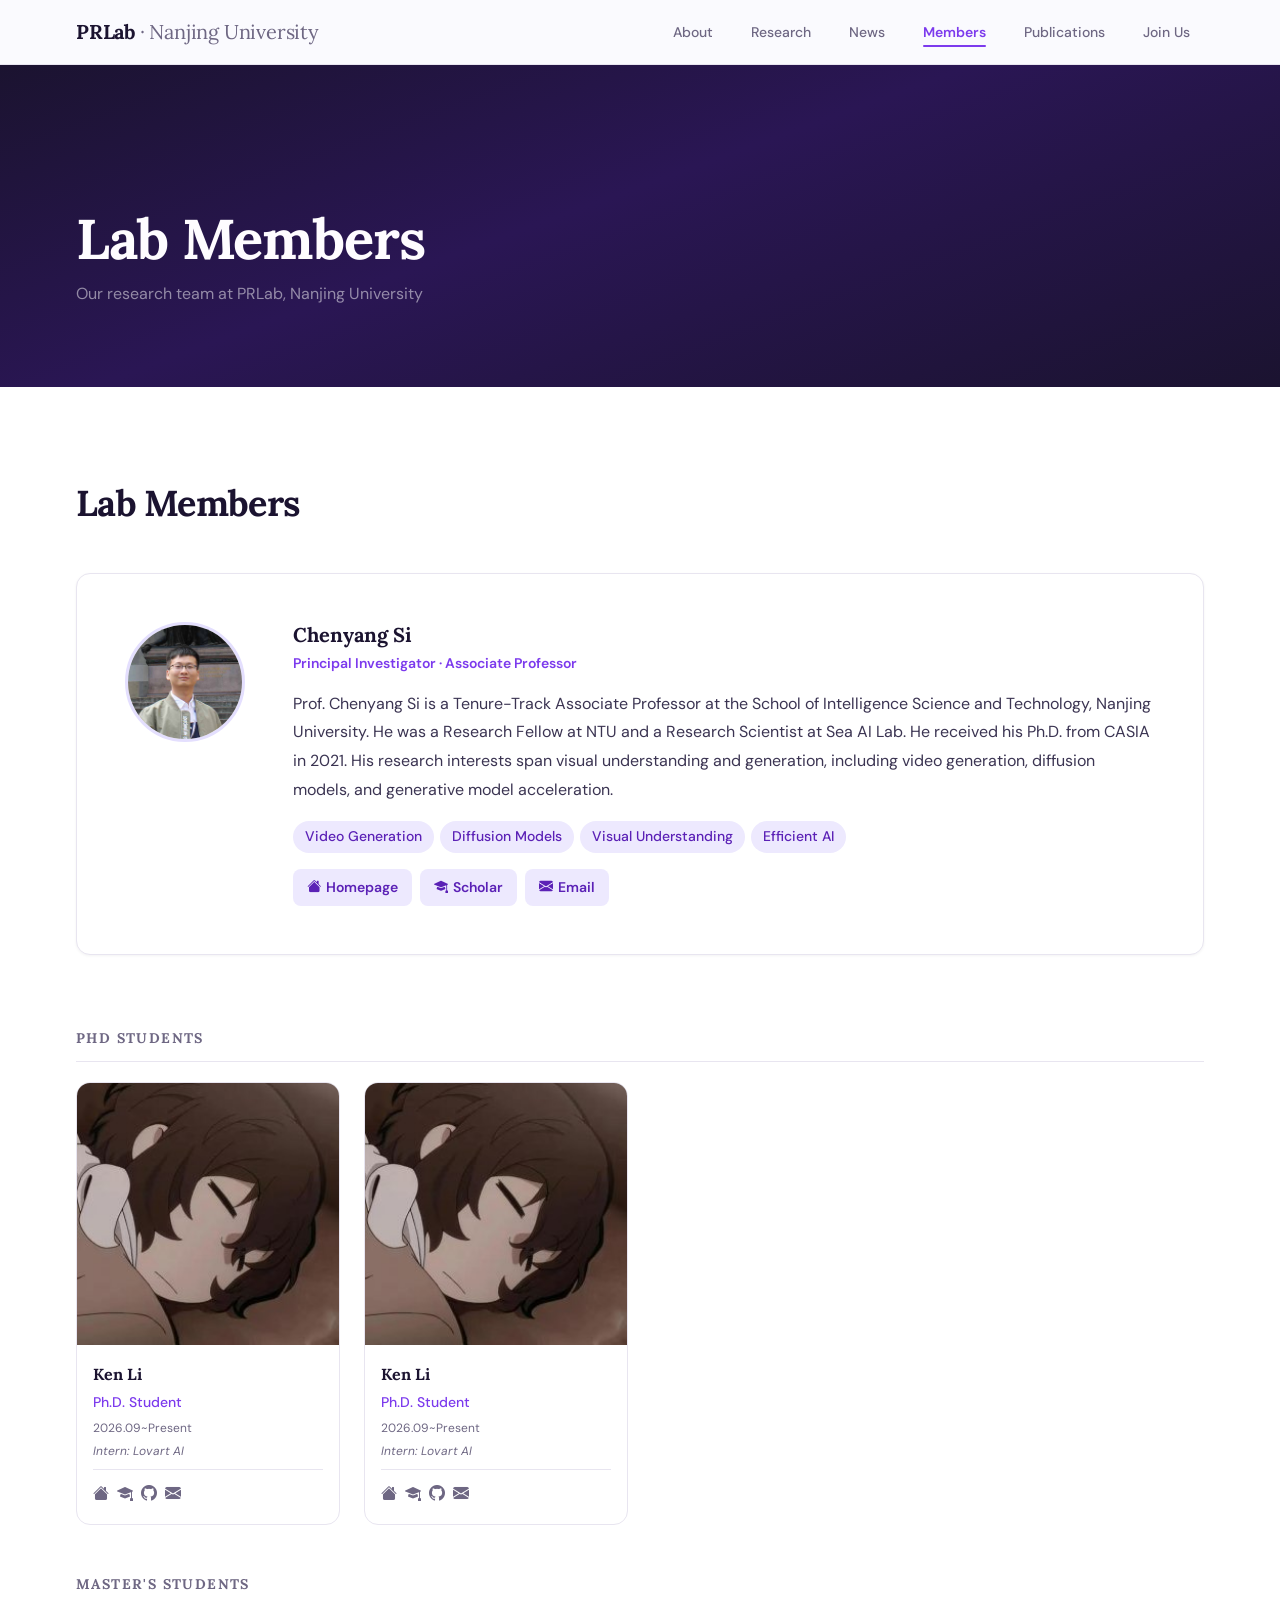
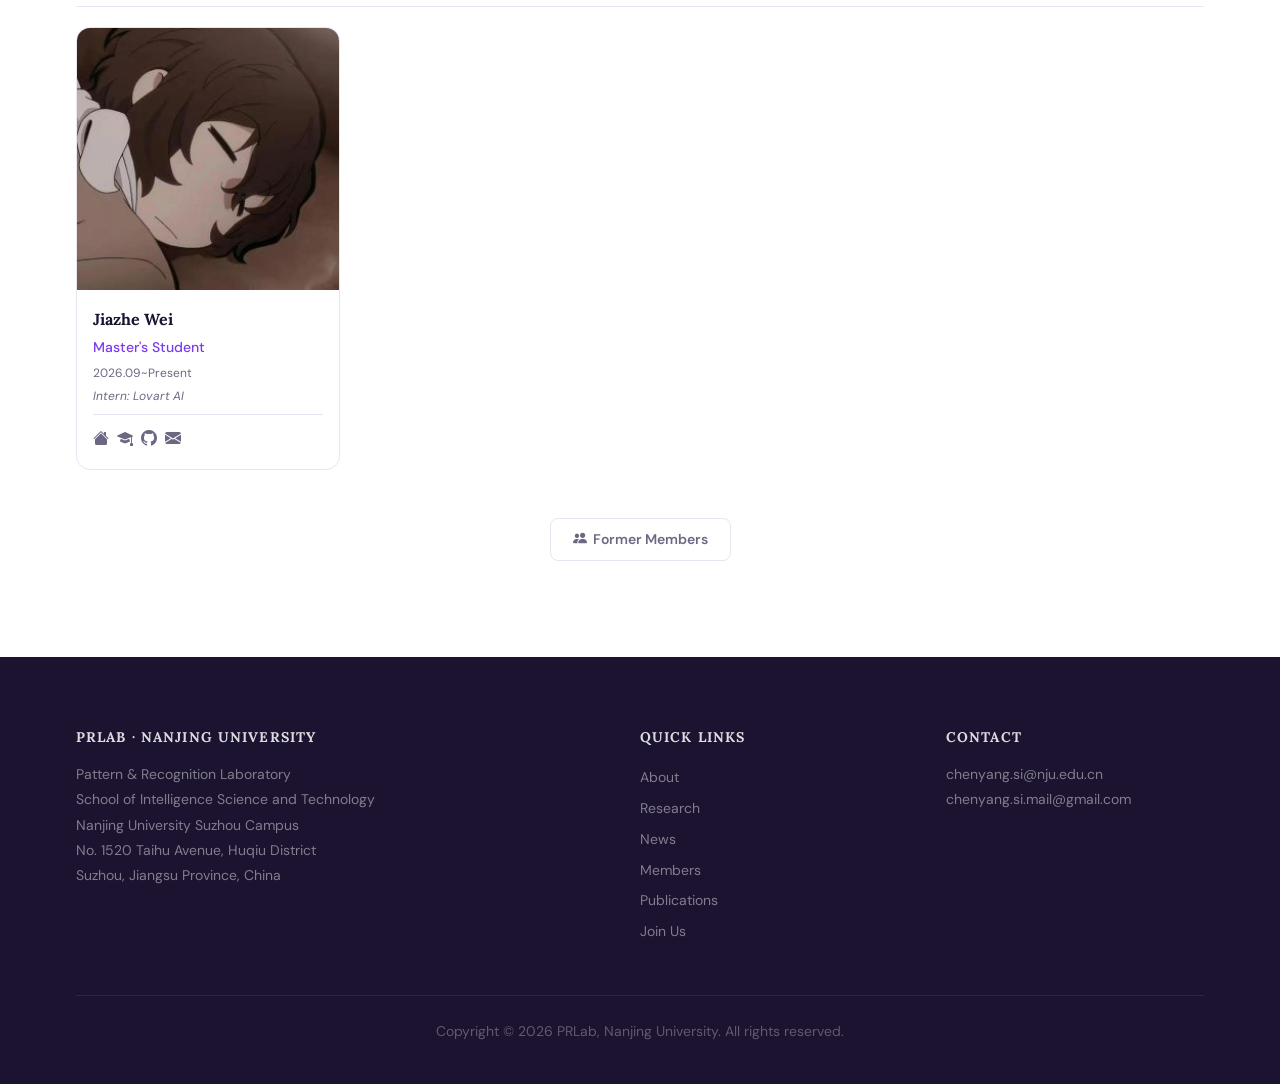
==== members.html @ 8d7b9e40 "docs:devide html into multi" ====
<!DOCTYPE html>
<html lang="en">
<head>
    <meta http-equiv="Content-Type" content="text/html; charset=UTF-8">
    <title>Members | PRLab @ Nanjing University</title>
    <meta http-equiv="X-UA-Compatible" content="IE=edge, chrome=1">
    <meta name="viewport" content="width=device-width, initial-scale=1.0">
    <meta name="description" content="PRLab - Pattern and Recognition Laboratory, led by Prof. Chenyang Si at Nanjing University. Research in visual understanding, video generation, and diffusion models.">
    <link rel="stylesheet" href="./assets/css/bootstrap.min.css">
    <link rel="stylesheet" href="./assets/css/bootstrap-icons.min.css">
    <link rel="preconnect" href="https://fonts.googleapis.com">
    <link rel="preconnect" href="https://fonts.gstatic.com" crossorigin>
    <link rel="stylesheet" href="https://fonts.googleapis.com/css2?family=DM+Sans:wght@400;500;600;700&family=Lora:wght@500;600;700&display=swap">
    <script type="text/javascript" src="./assets/js/jquery-3.3.1.min.js"></script>
    <script type="text/javascript" src="./assets/js/bootstrap.min.js"></script>
    <style>
        :root {
            /* Color */
            --accent:        #7C3AED;
            --accent-hover:  #6D28D9;
            --accent-light:  #E4DFFE;
            --accent-dark:   #5B21B6;
            --accent-subtle: #EDE9FE;
            --text-primary:  #1B1330;
            --text-body:     #3B3452;
            --text-secondary:#6E6783;
            --bg-page:       #FAFAFE;
            --bg-alt:        #F6F5FB;
            --bg-card:       #FFFFFF;
            --border:        #E8E5F0;
            --shadow-sm:     0 1px 3px rgba(27,19,48,0.05);
            --shadow-md:     0 4px 20px rgba(27,19,48,0.07);
            --shadow-lg:     0 12px 40px rgba(27,19,48,0.10);
            --radius:        14px;
            --radius-sm:     8px;
            --footer-bg:     #1B1330;
            /* Typography — 1.333 scale (perfect fourth) */
            --font-display:  'Lora', Georgia, serif;
            --font-body:     'DM Sans', -apple-system, BlinkMacSystemFont, sans-serif;
            --text-xs:       0.75rem;    /* 12px — captions, fine print */
            --text-sm:       0.875rem;   /* 14px — labels, badges, dates */
            --text-base:     1rem;       /* 16px — body */
            --text-lg:       1.25rem;    /* 20px — card titles, subheadings */
            --text-xl:       clamp(1.75rem, 3vw, 2.25rem);  /* section titles */
            --text-2xl:      clamp(2.5rem, 5vw, 3.5rem);    /* hero name */
            /* Spacing — 4pt base */
            --space-xs:      4px;
            --space-sm:      8px;
            --space-md:      16px;
            --space-lg:      24px;
            --space-xl:      48px;
            --space-2xl:     72px;
            --space-3xl:     96px;
            --space-section: clamp(64px, 8vw, 96px);
        }

        *, *::before, *::after { margin: 0; padding: 0; box-sizing: border-box; }
        html { scroll-behavior: smooth; }

        body {
            font-family: var(--font-body);
            line-height: 1.7;
            color: var(--text-body);
            background: var(--bg-page);
            font-size: var(--text-base);
            -webkit-font-smoothing: antialiased;
        }

        a { color: var(--accent); text-decoration: none; transition: color 0.2s; }
        a:hover { color: var(--accent-hover); }

        /* ===== NAVBAR ===== */
        #header {
            background: rgba(250,250,254,0.95);
            backdrop-filter: blur(20px);
            -webkit-backdrop-filter: blur(20px);
            border-bottom: 1px solid var(--border);
            position: sticky;
            top: 0;
            z-index: 1000;
        }

        .navbar-inner {
            max-width: 1200px;
            margin: 0 auto;
            padding: 0 var(--space-xl);
            display: flex;
            align-items: center;
            justify-content: space-between;
            height: 64px;
        }

        #logo a {
            font-family: var(--font-display);
            font-size: var(--text-lg);
            font-weight: 700;
            color: var(--text-primary);
            text-decoration: none;
            letter-spacing: -0.01em;
        }

        #logo span {
            color: var(--text-secondary);
            font-weight: 400;
        }

        #navigation ul {
            margin: 0;
            display: flex;
            align-items: center;
            list-style: none;
            gap: 2px;
        }

        #navigation a {
            color: var(--text-secondary);
            text-decoration: none;
            font-weight: 500;
            font-size: var(--text-sm);
            padding: 8px 14px;
            border-radius: var(--radius-sm);
            transition: color 0.2s;
            white-space: nowrap;
            position: relative;
        }

        #navigation a:hover { color: var(--text-primary); }
        #navigation .active a { color: var(--accent); font-weight: 600; }

        #navigation a::after {
            content: '';
            position: absolute;
            bottom: 2px;
            left: 14px;
            right: 14px;
            height: 2px;
            background: var(--accent);
            border-radius: 1px;
            transform: scaleX(0);
            transition: transform 0.25s cubic-bezier(0.16, 1, 0.3, 1);
        }

        #navigation .active a::after { transform: scaleX(1); }

        .nav-toggle {
            display: none;
            background: none;
            border: none;
            font-size: var(--text-lg);
            color: var(--text-primary);
            cursor: pointer;
            padding: 4px;
        }

        /* ===== SECTION FRAMEWORK ===== */
        .section-wrap {
            padding: var(--space-section) 0;
        }

        .section-wrap.alt-bg {
            background: var(--bg-alt);
        }

        .section-wrap.white-bg {
            background: var(--bg-card);
        }

        .section-container {
            max-width: 1200px;
            margin: 0 auto;
            padding: 0 var(--space-xl);
        }

        .section-title-bar {
            margin-bottom: var(--space-xl);
        }

        .section-title-bar::after { display: none; }

        .section-title {
            font-family: var(--font-display);
            font-size: var(--text-xl);
            font-weight: 700;
            color: var(--text-primary);
            letter-spacing: -0.02em;
            line-height: 1.15;
        }

        /* ===== HERO SECTION ===== */
        #home {
            background: linear-gradient(160deg, #1B1330 0%, #2A1654 45%, #1B1330 100%);
            padding: clamp(80px, 10vw, 120px) 0;
            position: relative;
            overflow: hidden;
        }

        /* Subtle radial glow behind photo */
        #home::before {
            content: '';
            position: absolute;
            inset: 0;
            background: radial-gradient(ellipse 50% 60% at 72% 50%, rgba(124,58,237,0.12) 0%, transparent 70%);
            pointer-events: none;
        }

        .hero-inner {
            max-width: 1200px;
            margin: 0 auto;
            padding: 0 var(--space-xl);
            display: flex;
            align-items: center;
            gap: var(--space-2xl);
            position: relative;
        }

        .hero-text { flex: 1; }

        .hero-lab-badge {
            display: inline-flex;
            align-items: center;
            gap: 6px;
            color: var(--accent-light);
            font-size: var(--text-xs);
            font-weight: 600;
            margin-bottom: 20px;
            letter-spacing: 0.08em;
            text-transform: uppercase;
            opacity: 0.85;
        }

        .hero-lab-badge i { font-size: var(--text-sm); }

        .hero-name {
            font-family: var(--font-display);
            font-size: clamp(2.8rem, 6vw, 4rem);
            font-weight: 700;
            color: #FEFCFF;
            margin-bottom: var(--space-md);
            line-height: 1.08;
            letter-spacing: -0.02em;
        }

        .hero-title {
            font-size: var(--text-base);
            color: rgba(255,255,255,0.55);
            font-weight: 400;
            margin-bottom: var(--space-lg);
            line-height: 1.8;
        }

        .hero-contact {
            display: flex;
            flex-direction: column;
            gap: 8px;
            margin-bottom: var(--space-lg);
        }

        .hero-contact-item {
            display: flex;
            align-items: flex-start;
            gap: 10px;
            font-size: var(--text-sm);
            color: rgba(255,255,255,0.6);
        }

        .hero-contact-item i {
            color: var(--accent-light);
            font-size: var(--text-sm);
            margin-top: 3px;
            flex-shrink: 0;
        }

        .hero-contact-item a { color: rgba(255,255,255,0.7); text-decoration: none; }
        .hero-contact-item a:hover { color: #fff; }

        .social-links {
            display: flex;
            gap: 8px;
            margin-bottom: var(--space-xl);
            flex-wrap: wrap;
        }

        .social-btn {
            display: flex;
            align-items: center;
            gap: 6px;
            padding: 8px 14px;
            background: rgba(255,255,255,0.06);
            border: 1px solid rgba(255,255,255,0.12);
            border-radius: var(--radius-sm);
            color: rgba(255,255,255,0.7);
            font-size: var(--text-sm);
            font-weight: 500;
            text-decoration: none;
            transition: all 0.15s cubic-bezier(0.25, 1, 0.5, 1);
        }

        .social-btn i { font-size: var(--text-base); }

        .social-btn:hover {
            border-color: rgba(255,255,255,0.3);
            color: #fff;
            background: rgba(255,255,255,0.1);
        }

        .hero-stats {
            display: flex;
            gap: 0;
        }

        .stat-card {
            padding: 0 32px;
            border-left: 1px solid rgba(255,255,255,0.1);
        }

        .stat-card:first-child {
            padding-left: 0;
            border-left: none;
        }

        .stat-number {
            font-family: var(--font-display);
            font-size: var(--text-xl);
            font-weight: 700;
            color: #FEFCFF;
            line-height: 1.1;
        }

        .stat-label {
            font-size: var(--text-xs);
            color: rgba(255,255,255,0.4);
            font-weight: 500;
            margin-top: 2px;
            text-transform: uppercase;
            letter-spacing: 0.06em;
        }

        .hero-image { flex-shrink: 0; }

        .hero-image img {
            width: 260px;
            height: 260px;
            border-radius: 50%;
            object-fit: cover;
            border: 4px solid rgba(255,255,255,0.1);
            box-shadow: 0 20px 60px rgba(0,0,0,0.3), 0 0 80px rgba(124,58,237,0.15);
        }

        /* Hero stagger entrance */
        @keyframes heroFadeUp {
            from { opacity: 0; transform: translateY(20px); }
            to   { opacity: 1; transform: translateY(0); }
        }

        .hero-lab-badge, .hero-name, .hero-title,
        .hero-contact, .social-links, .hero-stats, .hero-image {
            animation: heroFadeUp 0.7s cubic-bezier(0.16, 1, 0.3, 1) both;
        }

        .hero-lab-badge { animation-delay: 0.05s; }
        .hero-name      { animation-delay: 0.12s; }
        .hero-title     { animation-delay: 0.19s; }
        .hero-contact   { animation-delay: 0.26s; }
        .social-links   { animation-delay: 0.33s; }
        .hero-stats     { animation-delay: 0.40s; }
        .hero-image     { animation-delay: 0.15s; }

        /* ===== ABOUT SECTION ===== */
        .bio-text {
            font-size: var(--text-base);
            color: var(--text-body);
            line-height: 1.85;
            margin-bottom: 16px;
        }

        .bio-text a {
            color: var(--accent);
            font-weight: 500;
            text-decoration: underline;
            text-decoration-color: var(--accent-light);
            text-underline-offset: 3px;
            transition: text-decoration-color 0.2s;
        }

        .bio-text a:hover { text-decoration-color: var(--accent); }

        .research-interest-block {
            margin: 36px 0 12px;
        }

        .ri-title {
            font-family: var(--font-display);
            font-size: var(--text-lg);
            font-weight: 700;
            color: var(--text-primary);
            margin-bottom: 14px;
        }

        .ri-tags {
            display: flex;
            flex-wrap: wrap;
            gap: 8px;
        }

        .ri-tag {
            display: inline-flex;
            align-items: center;
            gap: 6px;
            padding: 7px 16px;
            background: var(--accent-subtle);
            border: 1px solid var(--accent-light);
            border-radius: 100px;
            color: var(--accent-dark);
            font-size: var(--text-sm);
            font-weight: 500;
            transition: all 0.2s;
        }

        .ri-tag i { font-size: var(--text-sm); }

        .ri-tag:hover {
            background: var(--accent-light);
            border-color: var(--accent);
        }

        /* Recruit banner */
        .recruit-banner {
            display: flex;
            align-items: center;
            gap: 20px;
            background: var(--accent-subtle);
            border-radius: var(--radius);
            padding: 24px 28px;
            margin: 40px 0;
        }

        .recruit-icon {
            flex-shrink: 0;
            width: 44px;
            height: 44px;
            background: var(--accent-light);
            border-radius: 12px;
            display: flex;
            align-items: center;
            justify-content: center;
            font-size: var(--text-lg);
            color: var(--accent);
        }

        .recruit-text { flex: 1; }

        .recruit-text strong {
            display: block;
            font-size: var(--text-base);
            color: var(--text-primary);
            margin-bottom: 2px;
        }

        .recruit-text span {
            font-size: var(--text-sm);
            color: var(--text-body);
            line-height: 1.5;
        }

        .recruit-btn {
            flex-shrink: 0;
            display: inline-flex;
            align-items: center;
            gap: 5px;
            padding: 9px 20px;
            background: var(--accent);
            color: #fff;
            border-radius: var(--radius-sm);
            font-size: var(--text-sm);
            font-weight: 600;
            text-decoration: none;
            transition: all 0.2s;
        }

        .recruit-btn:hover {
            background: var(--accent-hover);
            color: #fff;
        }

        /* Academic Services */
        .services-heading {
            font-family: var(--font-display);
            font-size: var(--text-lg);
            font-weight: 700;
            color: var(--text-primary);
            margin: 44px 0 18px;
        }

        .services-grid {
            display: grid;
            grid-template-columns: repeat(3, 1fr);
            gap: 16px;
        }

        .service-card {
            background: var(--bg-card);
            border: 1px solid var(--border);
            border-radius: var(--radius);
            padding: 22px;
            transition: box-shadow 0.2s cubic-bezier(0.25, 1, 0.5, 1);
        }

        .service-card:hover {
            box-shadow: var(--shadow-md);
        }

        .service-card strong {
            display: block;
            font-size: var(--text-sm);
            font-weight: 700;
            color: var(--text-secondary);
            text-transform: uppercase;
            letter-spacing: 0.05em;
            margin-bottom: 12px;
        }

        .service-tags {
            display: flex;
            flex-wrap: wrap;
            gap: 6px;
        }

        .service-tag {
            background: var(--accent-subtle);
            color: var(--accent-dark);
            border-radius: 6px;
            padding: 4px 10px;
            font-size: var(--text-sm);
            font-weight: 500;
        }

        /* visitor map is now in footer — styles are inline */

        /* ===== RESEARCH SECTION ===== */
        .research-grid {
            display: grid;
            grid-template-columns: repeat(2, 1fr);
            gap: var(--space-lg);
        }

        /* Featured first card spans full width */
        .research-card:first-child {
            grid-column: 1 / -1;
            display: grid;
            grid-template-columns: 1fr 1fr;
            gap: var(--space-xl);
            padding: var(--space-xl);
            align-items: center;
        }

        .research-card:first-child .research-text { order: 1; }
        .research-card:first-child .research-works {
            border-top: none;
            margin-top: var(--space-md);
            padding-top: 0;
        }

        .research-card {
            background: var(--bg-card);
            border: 1px solid var(--border);
            border-radius: var(--radius);
            padding: var(--space-lg) var(--space-lg);
            transition: transform 0.3s cubic-bezier(0.16, 1, 0.3, 1), box-shadow 0.3s;
            display: flex;
            flex-direction: column;
        }

        .research-card:hover {
            transform: translateY(-3px);
            box-shadow: var(--shadow-lg);
        }

        /* Icon inline with heading — no container box */
        .research-icon {
            display: none;
        }

        .research-card h5 {
            font-family: var(--font-display);
            font-size: var(--text-lg);
            font-weight: 700;
            color: var(--text-primary);
            margin-bottom: var(--space-sm);
            line-height: 1.3;
        }

        .research-card h5 i {
            color: var(--accent);
            margin-right: 4px;
        }

        .research-card p {
            font-size: var(--text-sm);
            color: var(--text-body);
            line-height: 1.7;
            margin: 0;
            flex: 1;
        }

        .research-works {
            display: flex;
            flex-wrap: wrap;
            gap: 6px;
            margin-top: var(--space-md);
            padding-top: var(--space-md);
            border-top: 1px solid var(--border);
        }

        .research-work-tag {
            display: inline-block;
            padding: 4px 11px;
            background: var(--accent-subtle);
            color: var(--accent-dark);
            border-radius: 6px;
            font-size: var(--text-sm);
            font-weight: 600;
            text-decoration: none;
            transition: all 0.15s;
        }

        .research-work-tag:hover {
            background: var(--accent);
            color: #fff;
        }

        /* ===== NEWS SECTION ===== */
        .news-list {
            display: flex;
            flex-direction: column;
        }

        .news-item {
            display: flex;
            gap: 16px;
            padding: 20px 0;
            border-bottom: 1px solid var(--border);
            align-items: flex-start;
        }

        .news-item:last-child { border-bottom: none; }

        .news-date {
            flex-shrink: 0;
            color: var(--text-secondary);
            font-size: var(--text-sm);
            font-weight: 600;
            padding: 4px 0;
            white-space: nowrap;
            min-width: 72px;
            font-variant-numeric: tabular-nums;
        }

        .news-type-icon {
            flex-shrink: 0;
            width: 36px;
            height: 36px;
            border-radius: 10px;
            display: flex;
            align-items: center;
            justify-content: center;
            font-size: var(--text-base);
        }

        .news-icon-accept { background: #FEF3C7; color: #B45309; }
        .news-icon-paper  { background: var(--accent-light); color: var(--accent); }
        .news-icon-award  { background: #FEF9C3; color: #A16207; }
        .news-icon-people { background: #D1FAE5; color: #059669; }
        .news-icon-lab    { background: #DBEAFE; color: #2563EB; }

        .news-content {
            flex: 1;
            font-size: var(--text-base);
            color: var(--text-body);
            line-height: 1.7;
        }

        .news-content strong {
            color: var(--text-primary);
            font-weight: 600;
        }

        .news-links {
            display: flex;
            gap: 8px;
            margin-top: 8px;
            flex-wrap: wrap;
        }

        .news-link {
            display: inline-block;
            padding: 3px 11px;
            border: 1px solid var(--accent-light);
            border-radius: 6px;
            color: var(--accent-dark);
            font-size: var(--text-sm);
            font-weight: 600;
            text-decoration: none;
            transition: all 0.2s;
        }

        .news-link:hover {
            background: var(--accent);
            border-color: var(--accent);
            color: #fff;
        }

        .news-hidden { display: none; }

        .news-toggle-btn {
            display: flex;
            align-items: center;
            gap: 6px;
            margin: 32px auto 0;
            padding: 10px 24px;
            background: transparent;
            border: 1px solid var(--border);
            border-radius: var(--radius-sm);
            color: var(--text-secondary);
            font-size: var(--text-sm);
            font-weight: 600;
            cursor: pointer;
            transition: all 0.2s;
        }

        .news-toggle-btn:hover {
            border-color: var(--accent);
            color: var(--accent);
        }

        .news-toggle-btn i {
            transition: transform 0.3s cubic-bezier(0.25, 1, 0.5, 1);
            font-size: var(--text-sm);
        }

        .news-toggle-btn.expanded i {
            transform: rotate(180deg);
        }

        /* ===== MEMBERS SECTION ===== */
        .pi-card {
            background: var(--bg-card);
            border: 1px solid var(--border);
            border-radius: var(--radius);
            padding: var(--space-xl);
            display: flex;
            align-items: flex-start;
            gap: var(--space-xl);
            margin-bottom: var(--space-2xl);
            box-shadow: var(--shadow-sm);
        }

        .pi-photo img {
            width: 120px;
            height: 120px;
            border-radius: 50%;
            object-fit: cover;
            border: 3px solid var(--accent-light);
        }

        .pi-info { flex: 1; }

        .pi-info h3 {
            font-family: var(--font-display);
            font-size: var(--text-lg);
            font-weight: 700;
            color: var(--text-primary);
            margin-bottom: 4px;
            line-height: 1.3;
        }

        .pi-role {
            font-size: var(--text-sm);
            color: var(--accent);
            font-weight: 600;
            margin-bottom: 14px;
        }

        .pi-bio {
            font-size: var(--text-base);
            color: var(--text-body);
            line-height: 1.8;
            margin-bottom: 16px;
        }

        .pi-tags {
            display: flex;
            flex-wrap: wrap;
            gap: 6px;
            margin-bottom: 16px;
        }

        .pi-tag {
            background: var(--accent-subtle);
            color: var(--accent-dark);
            padding: 4px 12px;
            border-radius: 100px;
            font-size: var(--text-sm);
            font-weight: 500;
        }

        .pi-links {
            display: flex;
            gap: 8px;
        }

        .pi-link-btn {
            display: inline-flex;
            align-items: center;
            gap: 5px;
            padding: 7px 14px;
            background: var(--accent-subtle);
            color: var(--accent-dark);
            border-radius: var(--radius-sm);
            font-size: var(--text-sm);
            font-weight: 600;
            text-decoration: none;
            transition: all 0.2s;
        }

        .pi-link-btn:hover {
            background: var(--accent);
            color: #fff;
        }

        .members-group-title {
            font-family: var(--font-display);
            font-size: var(--text-sm);
            font-weight: 700;
            color: var(--text-secondary);
            text-transform: uppercase;
            letter-spacing: 0.1em;
            margin-bottom: 20px;
            padding-bottom: 10px;
            border-bottom: 1px solid var(--border);
        }

        .members-group {
            margin-bottom: var(--space-xl);
        }

        .members-grid {
            display: grid;
            grid-template-columns: repeat(auto-fill, minmax(220px, 1fr));
            gap: var(--space-lg);
        }

        .member-card {
            background: var(--bg-card);
            border: 1px solid var(--border);
            border-radius: var(--radius);
            overflow: hidden;
            transition: box-shadow 0.3s cubic-bezier(0.16, 1, 0.3, 1);
        }

        .member-card:hover {
            box-shadow: 0 8px 30px rgba(27,19,48,0.12);
        }

        .member-card .member-photo {
            transition: transform 0.4s cubic-bezier(0.16, 1, 0.3, 1), box-shadow 0.4s cubic-bezier(0.16, 1, 0.3, 1);
        }

        .member-card:hover .member-photo {
            transform: scale(1.06);
            box-shadow: 0 4px 16px rgba(27,19,48,0.10);
        }

        .member-photo {
            width: 100%;
            aspect-ratio: 1 / 1;
            object-fit: cover;
        }

        .member-info {
            padding: 16px;
        }

        .member-name {
            font-family: var(--font-display);
            font-size: var(--text-base);
            font-weight: 700;
            color: var(--text-primary);
            margin-bottom: 3px;
        }

        .member-title {
            font-size: var(--text-sm);
            color: var(--accent);
            font-weight: 500;
            margin-bottom: 3px;
        }

        .member-period {
            font-size: var(--text-xs);
            color: var(--text-secondary);
            margin-bottom: 4px;
        }

        .member-co-supervised,
        .member-affiliation {
            font-size: var(--text-xs);
            color: var(--text-secondary);
            font-style: italic;
            line-height: 1.4;
            margin-bottom: 8px;
        }

        .member-social {
            display: flex;
            gap: 8px;
            margin-top: 10px;
            padding-top: 10px;
            border-top: 1px solid var(--border);
        }

        .member-social a {
            color: var(--text-secondary);
            font-size: var(--text-base);
            transition: color 0.2s;
        }

        .member-social a:hover { color: var(--accent); }

        .former-members-btn {
            display: inline-flex;
            align-items: center;
            gap: 6px;
            padding: 9px 22px;
            border: 1px solid var(--border);
            border-radius: var(--radius-sm);
            color: var(--text-secondary);
            font-size: var(--text-sm);
            font-weight: 600;
            text-decoration: none;
            transition: all 0.2s;
        }

        .former-members-btn:hover {
            border-color: var(--accent);
            color: var(--accent);
        }

        /* ===== PUBLICATIONS SECTION ===== */
        .pub-year-group {
            margin-bottom: 8px;
        }

        .pub-year-header {
            display: flex;
            align-items: center;
            gap: 12px;
            padding: 16px 4px;
            background: transparent;
            border: none;
            border-bottom: 2px solid var(--border);
            cursor: pointer;
            user-select: none;
            width: 100%;
            text-align: left;
            transition: border-color 0.2s;
        }

        .pub-year-header:hover { border-bottom-color: var(--accent); }

        .pub-year-header .year-label {
            font-family: var(--font-display);
            font-size: var(--text-lg);
            font-weight: 700;
            color: var(--text-primary);
        }

        .pub-year-header .year-count {
            background: var(--accent-subtle);
            color: var(--accent-dark);
            font-size: var(--text-sm);
            font-weight: 600;
            padding: 2px 10px;
            border-radius: 100px;
        }

        .pub-year-header .chevron {
            margin-left: auto;
            color: var(--text-secondary);
            transition: transform 0.3s cubic-bezier(0.25, 1, 0.5, 1);
            font-size: var(--text-sm);
        }

        .pub-year-header[aria-expanded="true"] .chevron {
            transform: rotate(180deg);
        }

        .pub-list {
            padding: 12px 0 8px;
        }

        .pub-item {
            background: var(--bg-card);
            border: 1px solid var(--border);
            border-radius: var(--radius);
            padding: 22px 24px;
            margin-bottom: 10px;
            display: flex;
            gap: 20px;
            transition: box-shadow 0.2s;
        }

        .pub-item:hover { box-shadow: var(--shadow-md); }

        .pub-thumb {
            flex-shrink: 0;
            width: 110px;
        }

        .pub-thumb img {
            width: 100%;
            height: auto;
            border-radius: var(--radius-sm);
            border: 1px solid var(--border);
        }

        .pub-content { flex: 1; }

        .pub-title {
            font-family: var(--font-display);
            font-size: var(--text-base);
            font-weight: 600;
            color: var(--text-primary);
            line-height: 1.45;
            margin-bottom: 6px;
        }

        .pub-authors {
            font-size: var(--text-sm);
            color: var(--text-body);
            line-height: 1.55;
            margin-bottom: 6px;
        }

        .pub-authors strong {
            color: var(--accent-dark);
            font-weight: 600;
        }

        .pub-venue { margin-bottom: 10px; }

        .pub-venue-badge {
            display: inline-block;
            background: var(--accent-subtle);
            color: var(--accent-dark);
            font-size: var(--text-sm);
            font-weight: 600;
            padding: 2px 10px;
            border-radius: 6px;
        }

        .pub-venue-badge.oral {
            background: #FEF3C7;
            color: #B45309;
        }

        .pub-links {
            display: flex;
            gap: 6px;
            flex-wrap: wrap;
        }

        .pub-link {
            display: inline-block;
            padding: 4px 12px;
            background: var(--bg-alt);
            color: var(--text-body);
            border-radius: 6px;
            font-size: var(--text-sm);
            font-weight: 600;
            text-decoration: none;
            transition: all 0.2s;
        }

        .pub-link:hover {
            background: var(--accent);
            color: #fff;
        }

        /* ===== OPENINGS SECTION ===== */
        .openings-intro {
            font-size: var(--text-base);
            color: var(--text-body);
            line-height: 1.85;
            margin-bottom: var(--space-xl);
        }

        .openings-intro a {
            color: var(--accent);
            font-weight: 600;
        }

        .openings-grid {
            display: grid;
            grid-template-columns: repeat(3, 1fr);
            gap: var(--space-lg);
            margin-bottom: var(--space-xl);
        }

        .opening-card {
            background: var(--bg-card);
            border: 1px solid var(--border);
            border-radius: var(--radius);
            padding: 28px;
        }

        .opening-card h5 {
            font-family: var(--font-display);
            font-size: var(--text-base);
            font-weight: 700;
            color: var(--text-primary);
            margin-bottom: 16px;
            display: flex;
            align-items: center;
            gap: 8px;
        }

        .opening-card h5 i { color: var(--accent); }

        .opening-card ul {
            list-style: none;
            padding: 0;
            margin: 0;
        }

        .opening-card li {
            font-size: var(--text-sm);
            color: var(--text-body);
            padding: 5px 0 5px 18px;
            position: relative;
            line-height: 1.65;
        }

        .opening-card li::before {
            content: '';
            position: absolute;
            left: 4px;
            top: 14px;
            width: 4px;
            height: 4px;
            border-radius: 50%;
            background: var(--accent);
        }

        .openings-cta {
            background: var(--accent-dark);
            border-radius: var(--radius);
            padding: var(--space-xl);
            display: flex;
            align-items: center;
            justify-content: space-between;
            gap: 24px;
        }

        .openings-cta-text h4 {
            font-family: var(--font-display);
            font-size: var(--text-lg);
            font-weight: 700;
            color: #fff;
            margin-bottom: 6px;
        }

        .openings-cta-text p {
            font-size: var(--text-sm);
            color: rgba(255,255,255,0.65);
            margin: 0;
        }

        .openings-cta-email {
            display: inline-flex;
            align-items: center;
            gap: 8px;
            padding: 12px 24px;
            background: rgba(255,255,255,0.15);
            color: #fff;
            border-radius: var(--radius-sm);
            font-size: var(--text-sm);
            font-weight: 600;
            text-decoration: none;
            flex-shrink: 0;
            transition: background 0.2s;
            backdrop-filter: blur(4px);
        }

        .openings-cta-email:hover {
            background: rgba(255,255,255,0.25);
            color: #fff;
        }

        /* ===== FOOTER ===== */
        #footer {
            background: var(--footer-bg);
            padding: var(--space-2xl) 0 var(--space-lg);
        }

        .footer-inner {
            max-width: 1200px;
            margin: 0 auto;
            padding: 0 var(--space-xl);
        }

        .footer-grid {
            display: grid;
            grid-template-columns: 2fr 1fr 1fr;
            gap: var(--space-xl);
            margin-bottom: var(--space-xl);
        }

        .footer-section h5 {
            font-family: var(--font-display);
            font-size: var(--text-sm);
            font-weight: 700;
            color: rgba(255,255,255,0.85);
            text-transform: uppercase;
            letter-spacing: 0.08em;
            margin-bottom: 16px;
        }

        .footer-section p,
        .footer-section address {
            font-size: var(--text-sm);
            color: rgba(255,255,255,0.45);
            line-height: 1.8;
            font-style: normal;
        }

        .footer-section a {
            color: rgba(255,255,255,0.45);
            text-decoration: none;
            font-size: var(--text-sm);
            line-height: 2.2;
            display: block;
            transition: color 0.2s;
        }

        .footer-section a:hover { color: var(--accent-light); }

        .footer-bottom {
            border-top: 1px solid rgba(255,255,255,0.08);
            padding-top: 24px;
            text-align: center;
            font-size: var(--text-sm);
            color: rgba(255,255,255,0.3);
        }

        /* ===== BACK TO TOP ===== */
        #back-to-top {
            position: fixed;
            right: -60px;
            bottom: 32px;
            width: 42px;
            height: 42px;
            background: var(--accent);
            color: #fff;
            border-radius: 50%;
            display: flex;
            align-items: center;
            justify-content: center;
            box-shadow: 0 4px 16px rgba(124,58,237,0.3);
            transition: right 0.3s cubic-bezier(0.16, 1, 0.3, 1), background 0.15s, transform 0.15s;
            z-index: 999;
            text-decoration: none;
        }

        #back-to-top.visible { right: 24px; }

        #back-to-top:hover {
            background: var(--accent-hover);
            color: #fff;
            transform: translateY(-2px);
        }

        #back-to-top:active {
            transform: translateY(0);
        }

        #back-to-top i { font-size: var(--text-base); }

        /* ===== FOCUS STATES ===== */
        :focus-visible {
            outline: 2px solid var(--accent);
            outline-offset: 2px;
            border-radius: 4px;
        }

        #home :focus-visible {
            outline-color: var(--accent-light);
        }

        /* ===== SCROLL REVEAL ===== */
        .reveal {
            opacity: 0;
            transform: translateY(24px);
            transition: opacity 0.7s cubic-bezier(0.16, 1, 0.3, 1),
                        transform 0.7s cubic-bezier(0.16, 1, 0.3, 1);
        }

        .reveal.visible {
            opacity: 1;
            transform: translateY(0);
        }

        /* ===== REDUCED MOTION ===== */
        @media (prefers-reduced-motion: reduce) {
            *, *::before, *::after {
                animation-duration: 0.01ms !important;
                animation-iteration-count: 1 !important;
                transition-duration: 0.01ms !important;
            }
            .reveal { opacity: 1; transform: none; }
            html { scroll-behavior: auto; }
        }

        /* ===== RESPONSIVE ===== */
        @media (max-width: 1400px) {
            .navbar-inner,
            .hero-inner,
            .section-container,
            .footer-inner { padding-left: 36px; padding-right: 36px; }
        }

        @media (max-width: 991px) {
            .research-grid  { grid-template-columns: repeat(2, 1fr); }
            .research-card:first-child { grid-template-columns: 1fr; }
            .research-featured-visual { display: none; }
            .openings-grid  { grid-template-columns: repeat(2, 1fr); }
            .services-grid  { grid-template-columns: repeat(2, 1fr); }
            .footer-grid    { grid-template-columns: 1fr 1fr; }
        }

        @media (max-width: 768px) {
            .navbar-inner { padding: 0 20px; }
            #navigation {
                display: none; position: absolute; top: 64px; left: 0; right: 0;
                background: rgba(250,250,254,0.98);
                backdrop-filter: blur(16px);
                padding: 16px 20px;
                box-shadow: 0 8px 32px rgba(27,19,48,0.1);
                border-bottom: 1px solid var(--border);
                z-index: 999;
            }
            #navigation.open { display: block; }
            #navigation ul { flex-direction: column; gap: 4px; }
            .nav-toggle { display: block; }

            .hero-inner {
                flex-direction: column-reverse; gap: 28px;
                text-align: center; padding: 0 20px;
            }
            .hero-contact { align-items: center; }
            .social-links { justify-content: center; }
            .hero-stats { justify-content: center; }
            .hero-image img { width: 180px; height: 180px; }
            .stat-card { padding: 0 20px; }

            .section-container,
            .footer-inner { padding: 0 20px; }
            .section-wrap { padding: var(--space-xl) 0; }

            .pi-card { flex-direction: column; text-align: center; padding: 28px; }
            .pi-tags, .pi-links { justify-content: center; }

            .openings-cta { flex-direction: column; text-align: center; padding: 32px 24px; }

            .recruit-banner { flex-direction: column; gap: 16px; }
            .recruit-btn { width: 100%; justify-content: center; }

            .news-type-icon { width: 32px; height: 32px; font-size: var(--text-sm); border-radius: 8px; }

            .footer-grid { grid-template-columns: 1fr; gap: 32px; }
            .pub-item { flex-direction: column; }
            .pub-thumb { width: 100%; max-width: 200px; }
        }

        @media (max-width: 576px) {
            .hero-name { font-size: 2rem; }
            .research-grid  { grid-template-columns: 1fr; }
            .research-card:first-child { grid-column: 1; }
            .openings-grid  { grid-template-columns: 1fr; }
            .services-grid  { grid-template-columns: 1fr; }
            .hero-stats { gap: 0; }
            .stat-card { padding: 0 16px; }
        }

        /* ===== PAGE HEADER (sub-pages) ===== */
        .page-header {
            background: linear-gradient(160deg, #1B1330 0%, #2A1654 45%, #1B1330 100%);
            padding: clamp(100px, 12vw, 140px) 0 clamp(48px, 6vw, 64px);
            position: relative;
        }
        .page-header .section-container { position: relative; }
        .page-header-title {
            font-family: var(--font-display);
            font-size: var(--text-2xl);
            font-weight: 700;
            color: #FEFCFF;
            letter-spacing: -0.02em;
        }
        .page-header-sub {
            font-size: var(--text-base);
            color: rgba(255,255,255,0.5);
            margin-top: 8px;
        }
    </style>
</head>
<body>

<!-- ===== NAVBAR ===== -->
<div id="header">
    <div class="navbar-inner">
        <div id="logo">
            <a href="./index.html">PRLab <span>· Nanjing University</span></a>
        </div>
        <button class="nav-toggle" id="nav-toggle" aria-label="Toggle navigation">
            <i class="bi bi-list"></i>
        </button>
        <div id="navigation">
            <ul class="list-inline">
                <li class="list-inline-item"><a href="./index.html#about">About</a></li>
                <li class="list-inline-item"><a href="./index.html#research">Research</a></li>
                <li class="list-inline-item"><a href="./index.html#news">News</a></li>
                <li class="list-inline-item active"><a href="./members.html">Members</a></li>
                <li class="list-inline-item"><a href="./publications.html">Publications</a></li>
                <li class="list-inline-item"><a href="./index.html#openings">Join Us</a></li>
            </ul>
        </div>
    </div>
</div>

<!-- ===== PAGE HEADER ===== -->
<section class="page-header">
    <div class="section-container">
        <h1 class="page-header-title">Lab Members</h1>
        <p class="page-header-sub">Our research team at PRLab, Nanjing University</p>
    </div>
</section>

<!-- ===== MEMBERS SECTION ===== -->
<section id="members" class="section-wrap white-bg">
    <div class="section-container reveal">
        <div class="section-title-bar">
            <h2 class="section-title">Lab Members</h2>
        </div>

        <!-- PI Card -->
        <div class="pi-card">
            <div class="pi-photo">
                <img src="./assets/img/photography.jpg" alt="Chenyang Si">
            </div>
            <div class="pi-info">
                <h3>Chenyang Si</h3>
                <p class="pi-role">Principal Investigator · Associate Professor</p>
                <p class="pi-bio">
                    Prof. Chenyang Si is a Tenure-Track Associate Professor at the School of Intelligence Science and Technology, Nanjing University. He was a Research Fellow at NTU and a Research Scientist at Sea AI Lab. He received his Ph.D. from CASIA in 2021. His research interests span visual understanding and generation, including video generation, diffusion models, and generative model acceleration.
                </p>
                <div class="pi-tags">
                    <span class="pi-tag">Video Generation</span>
                    <span class="pi-tag">Diffusion Models</span>
                    <span class="pi-tag">Visual Understanding</span>
                    <span class="pi-tag">Efficient AI</span>
                </div>
                <div class="pi-links">
                    <a class="pi-link-btn" href="https://chenyangsi.top/" target="_blank"><i class="bi bi-house-fill"></i> Homepage</a>
                    <a class="pi-link-btn" href="https://scholar.google.com/citations?user=XdahAuoAAAAJ" target="_blank"><i class="bi bi-mortarboard-fill"></i> Scholar</a>
                    <a class="pi-link-btn" href="mailto:chenyang.si@nju.edu.cn"><i class="bi bi-envelope-fill"></i> Email</a>
                </div>
            </div>
        </div>

        <!-- Students loaded dynamically -->
        <div id="members-container"></div>

        <!-- Former Members -->
        <div style="text-align:center;margin-top:40px;">
            <a href="#" class="former-members-btn">
                <i class="bi bi-people-fill"></i> Former Members
            </a>
        </div>

    </div>
</section>

<!-- ===== FOOTER ===== -->
<footer id="footer">
    <div class="footer-inner">
        <div class="footer-grid">
            <div class="footer-section">
                <h5>PRLab · Nanjing University</h5>
                <address>
                    Pattern &amp; Recognition Laboratory<br>
                    School of Intelligence Science and Technology<br>
                    Nanjing University Suzhou Campus<br>
                    No. 1520 Taihu Avenue, Huqiu District<br>
                    Suzhou, Jiangsu Province, China
                </address>
            </div>
            <div class="footer-section">
                <h5>Quick Links</h5>
                <a href="./index.html#about">About</a>
                <a href="./index.html#research">Research</a>
                <a href="./index.html#news">News</a>
                <a href="./members.html">Members</a>
                <a href="./publications.html">Publications</a>
                <a href="./index.html#openings">Join Us</a>
            </div>
            <div class="footer-section">
                <h5>Contact</h5>
                <p>
                    chenyang.si@nju.edu.cn<br>
                    chenyang.si.mail@gmail.com
                </p>
            </div>
        </div>
        <!-- ClustrMaps globe removed — was causing clickable blank area bug
        <div class="visitor-map-wrap" style="text-align:center; padding: 24px 0 32px; border-top: 1px solid rgba(255,255,255,0.08);">
            <div class="widgetContainer" style="display:inline-block;">
                <script type="text/javascript" id="clstr_globe" src="//clustrmaps.com/globe.js?d=oArr-3iWscM_3fvIaVF2hQ1NVPBgA-lGIdWtvTDtyIM"></script>
            </div>
        </div>
        -->
        <div class="footer-bottom">
            <p>Copyright &copy; <span id="year"></span> PRLab, Nanjing University. All rights reserved.</p>
        </div>
    </div>
</footer>

<!-- Back to Top -->
<a id="back-to-top" href="javascript:void(0)" title="Back to top"><i class="bi bi-chevron-up"></i></a>

<script type="text/javascript" src="./assets/js/members-data.js"></script>
<script type="text/javascript" src="./assets/js/members.js"></script>
<script>
    document.getElementById('year').textContent = new Date().getFullYear();
    window.addEventListener('scroll', function () {
        var btn = document.getElementById('back-to-top');
        if (window.scrollY > 400) { btn.classList.add('visible'); } else { btn.classList.remove('visible'); }
    });
    document.getElementById('back-to-top').addEventListener('click', function () {
        window.scrollTo({ top: 0, behavior: 'smooth' });
    });
    document.getElementById('nav-toggle').addEventListener('click', function () {
        document.getElementById('navigation').classList.toggle('open');
    });
    var revealObserver = new IntersectionObserver(function (entries) {
        entries.forEach(function (entry) {
            if (entry.isIntersecting) { entry.target.classList.add('visible'); revealObserver.unobserve(entry.target); }
        });
    }, { threshold: 0.08, rootMargin: '0px 0px -40px 0px' });
    document.querySelectorAll('.reveal').forEach(function (el) { revealObserver.observe(el); });
</script>
</body>
</html>
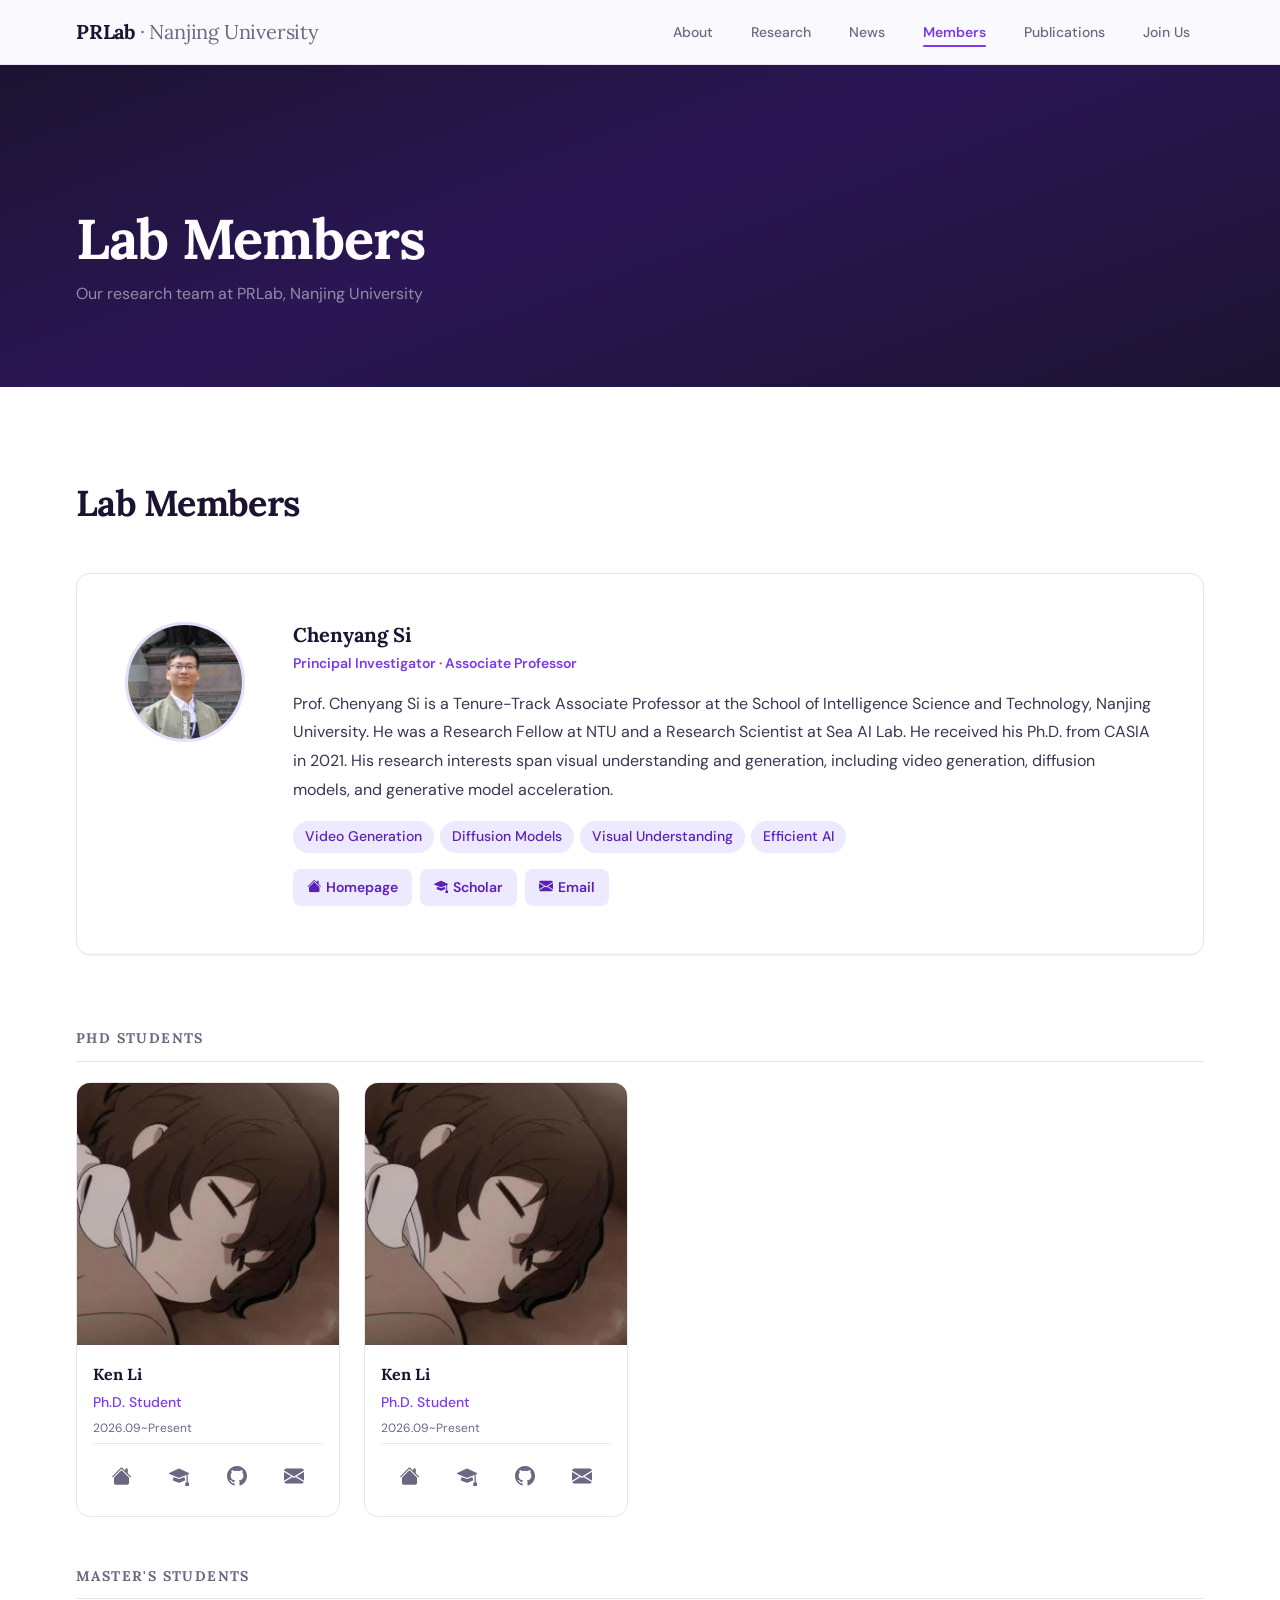
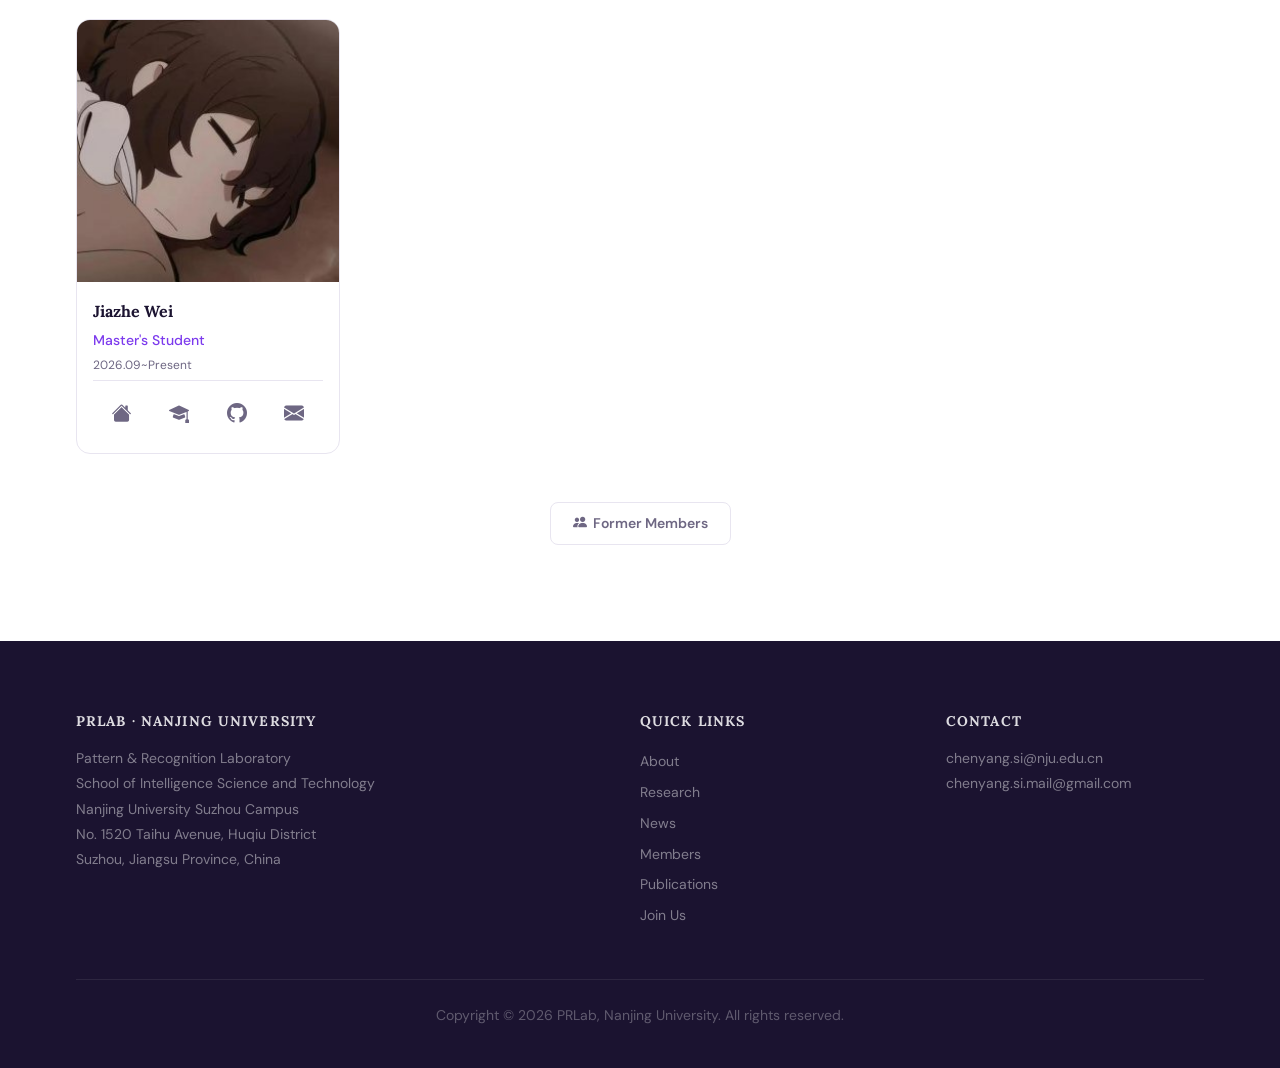
==== commit 3054a7d4: "layout:delete intern" ====
--- a/members.html
+++ b/members.html
@@ -878,6 +878,8 @@
 
         .member-info {
             padding: 16px;
+            display: flex;
+            flex-direction: column;
         }
 
         .member-name {
@@ -912,15 +914,20 @@
 
         .member-social {
             display: flex;
-            gap: 8px;
-            margin-top: 10px;
+            justify-content: space-evenly;
+            margin-top: auto;
             padding-top: 10px;
             border-top: 1px solid var(--border);
         }
 
         .member-social a {
+            flex: 1;
+            display: flex;
+            align-items: center;
+            justify-content: center;
             color: var(--text-secondary);
-            font-size: var(--text-base);
+            font-size: var(--text-lg);
+            padding: 6px 0;
             transition: color 0.2s;
         }
 
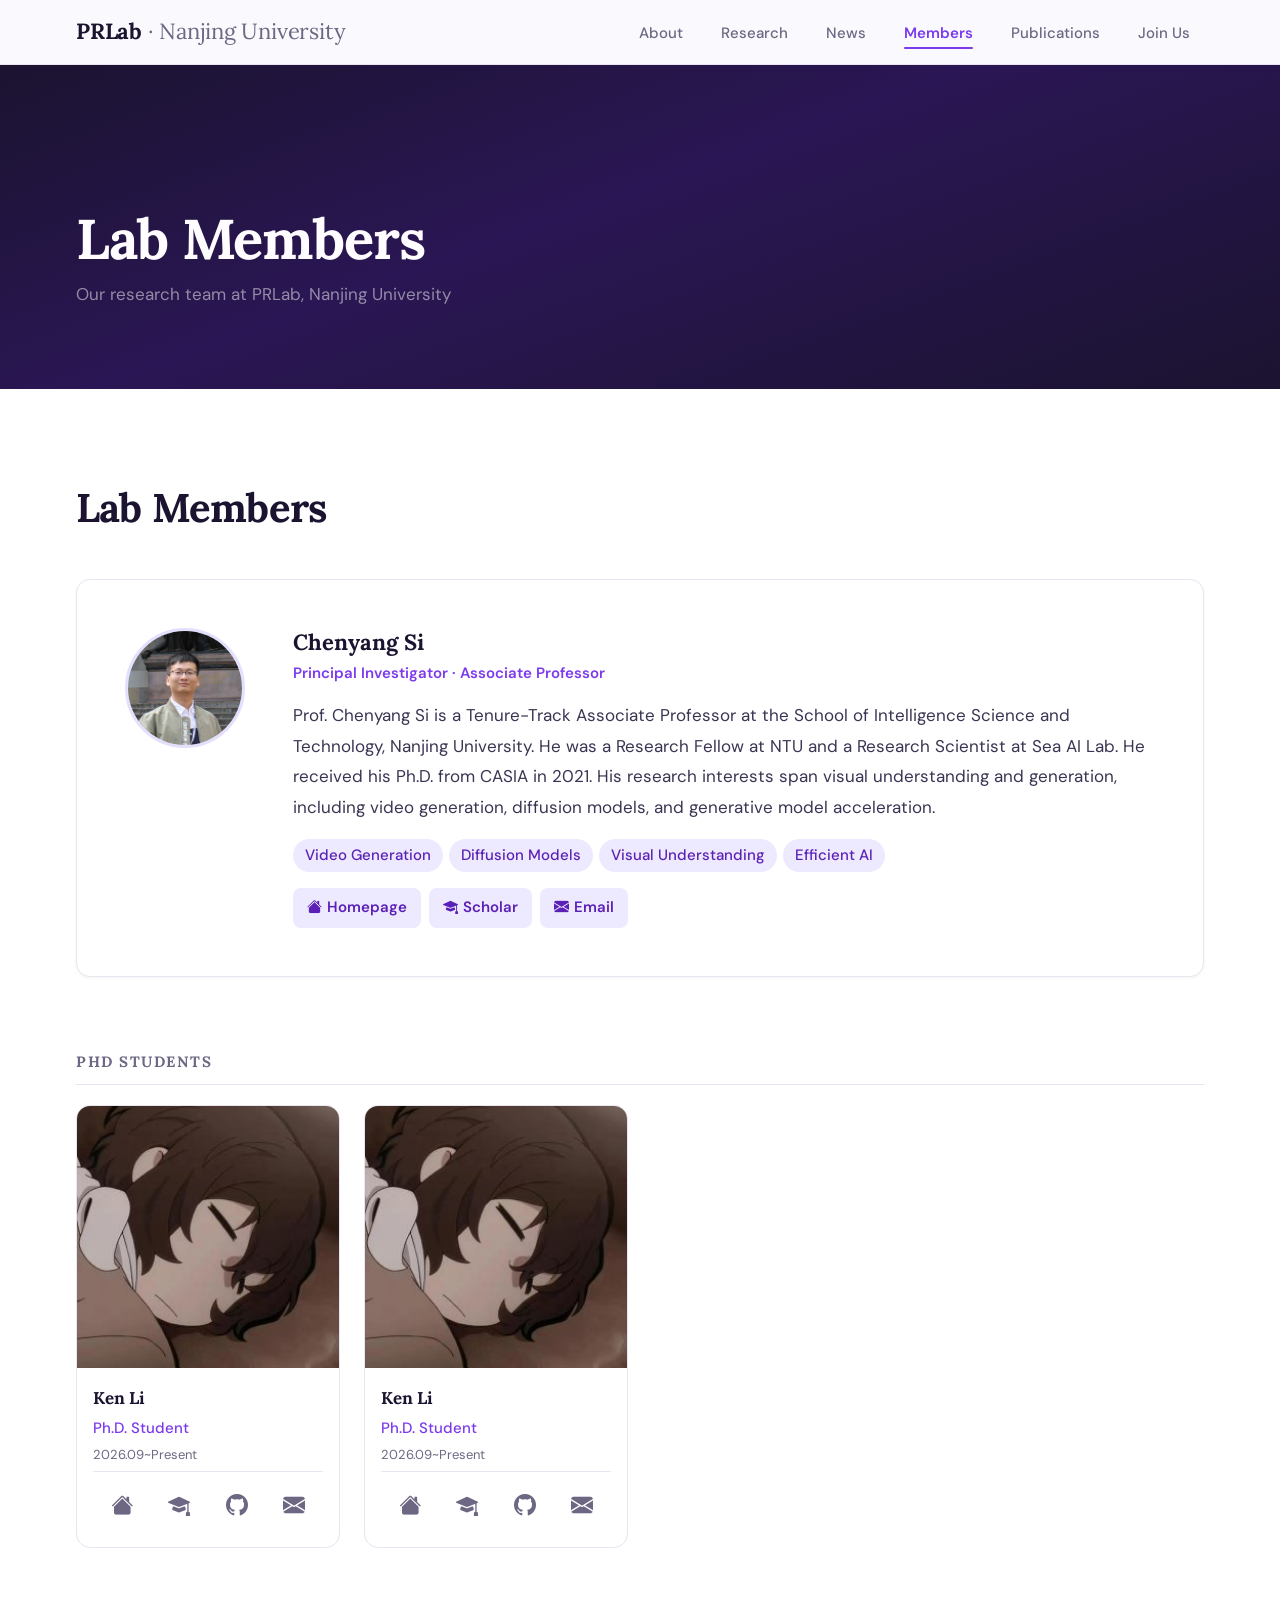
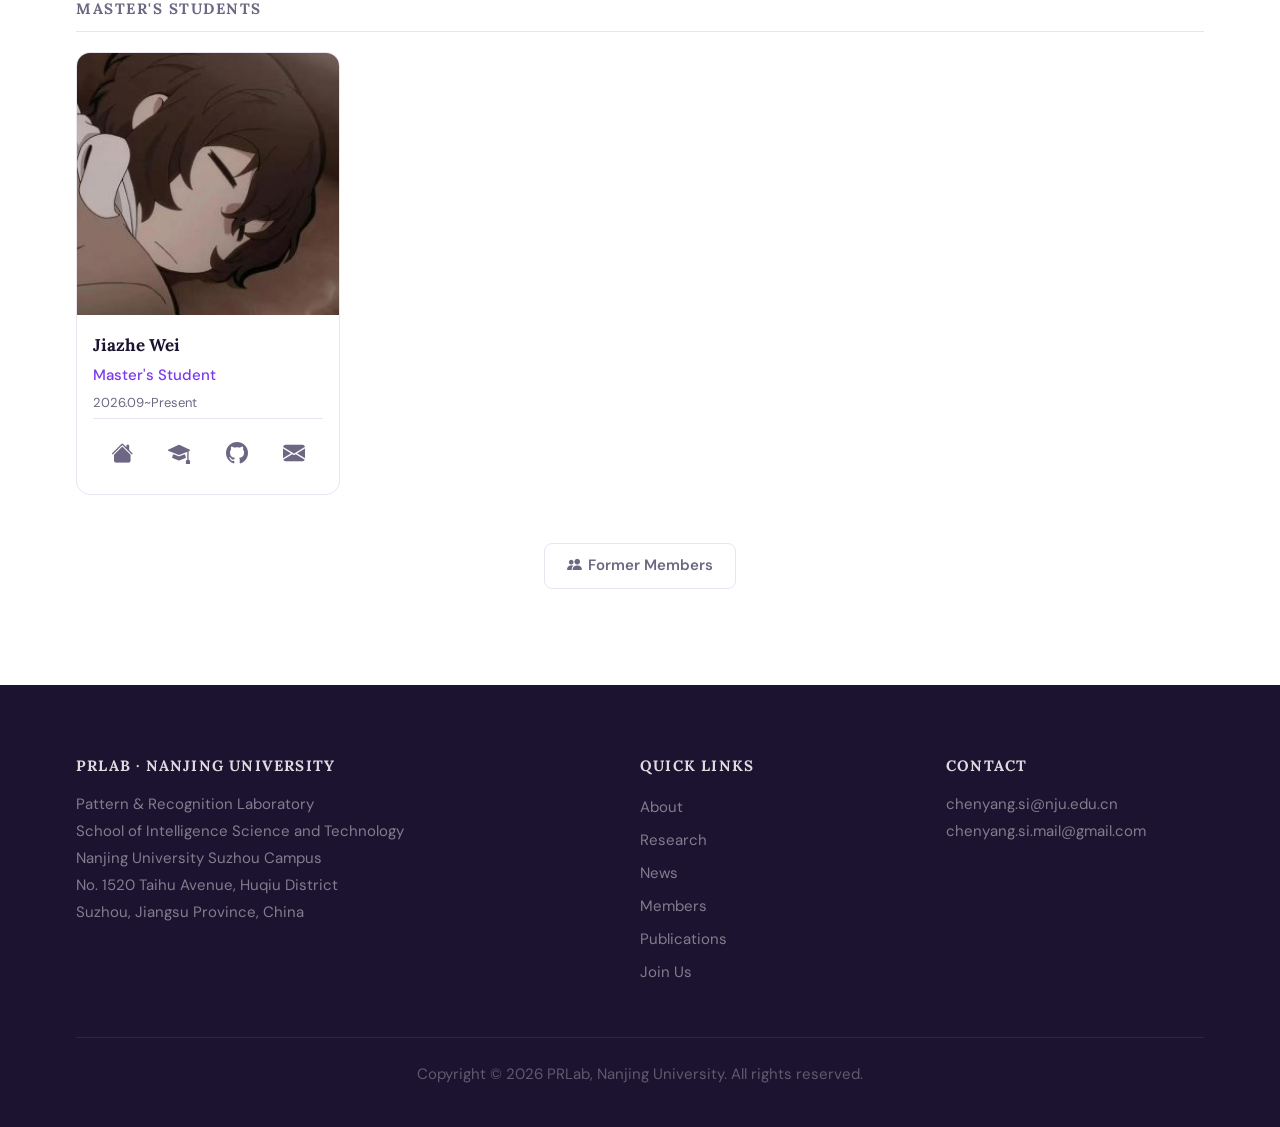
==== commit c9605f89: "file: bigger font" ====
--- a/members.html
+++ b/members.html
@@ -37,11 +37,11 @@
             /* Typography — 1.333 scale (perfect fourth) */
             --font-display:  'Lora', Georgia, serif;
             --font-body:     'DM Sans', -apple-system, BlinkMacSystemFont, sans-serif;
-            --text-xs:       0.75rem;    /* 12px — captions, fine print */
-            --text-sm:       0.875rem;   /* 14px — labels, badges, dates */
-            --text-base:     1rem;       /* 16px — body */
-            --text-lg:       1.25rem;    /* 20px — card titles, subheadings */
-            --text-xl:       clamp(1.75rem, 3vw, 2.25rem);  /* section titles */
+            --text-xs:       0.8125rem;  /* 13px — captions, fine print */
+            --text-sm:       0.9375rem;  /* 15px — labels, badges, dates */
+            --text-base:     1.0625rem;  /* 17px — body */
+            --text-lg:       1.375rem;   /* 22px — card titles, subheadings */
+            --text-xl:       clamp(1.875rem, 3.2vw, 2.5rem); /* section titles */
             --text-2xl:      clamp(2.5rem, 5vw, 3.5rem);    /* hero name */
             /* Spacing — 4pt base */
             --space-xs:      4px;
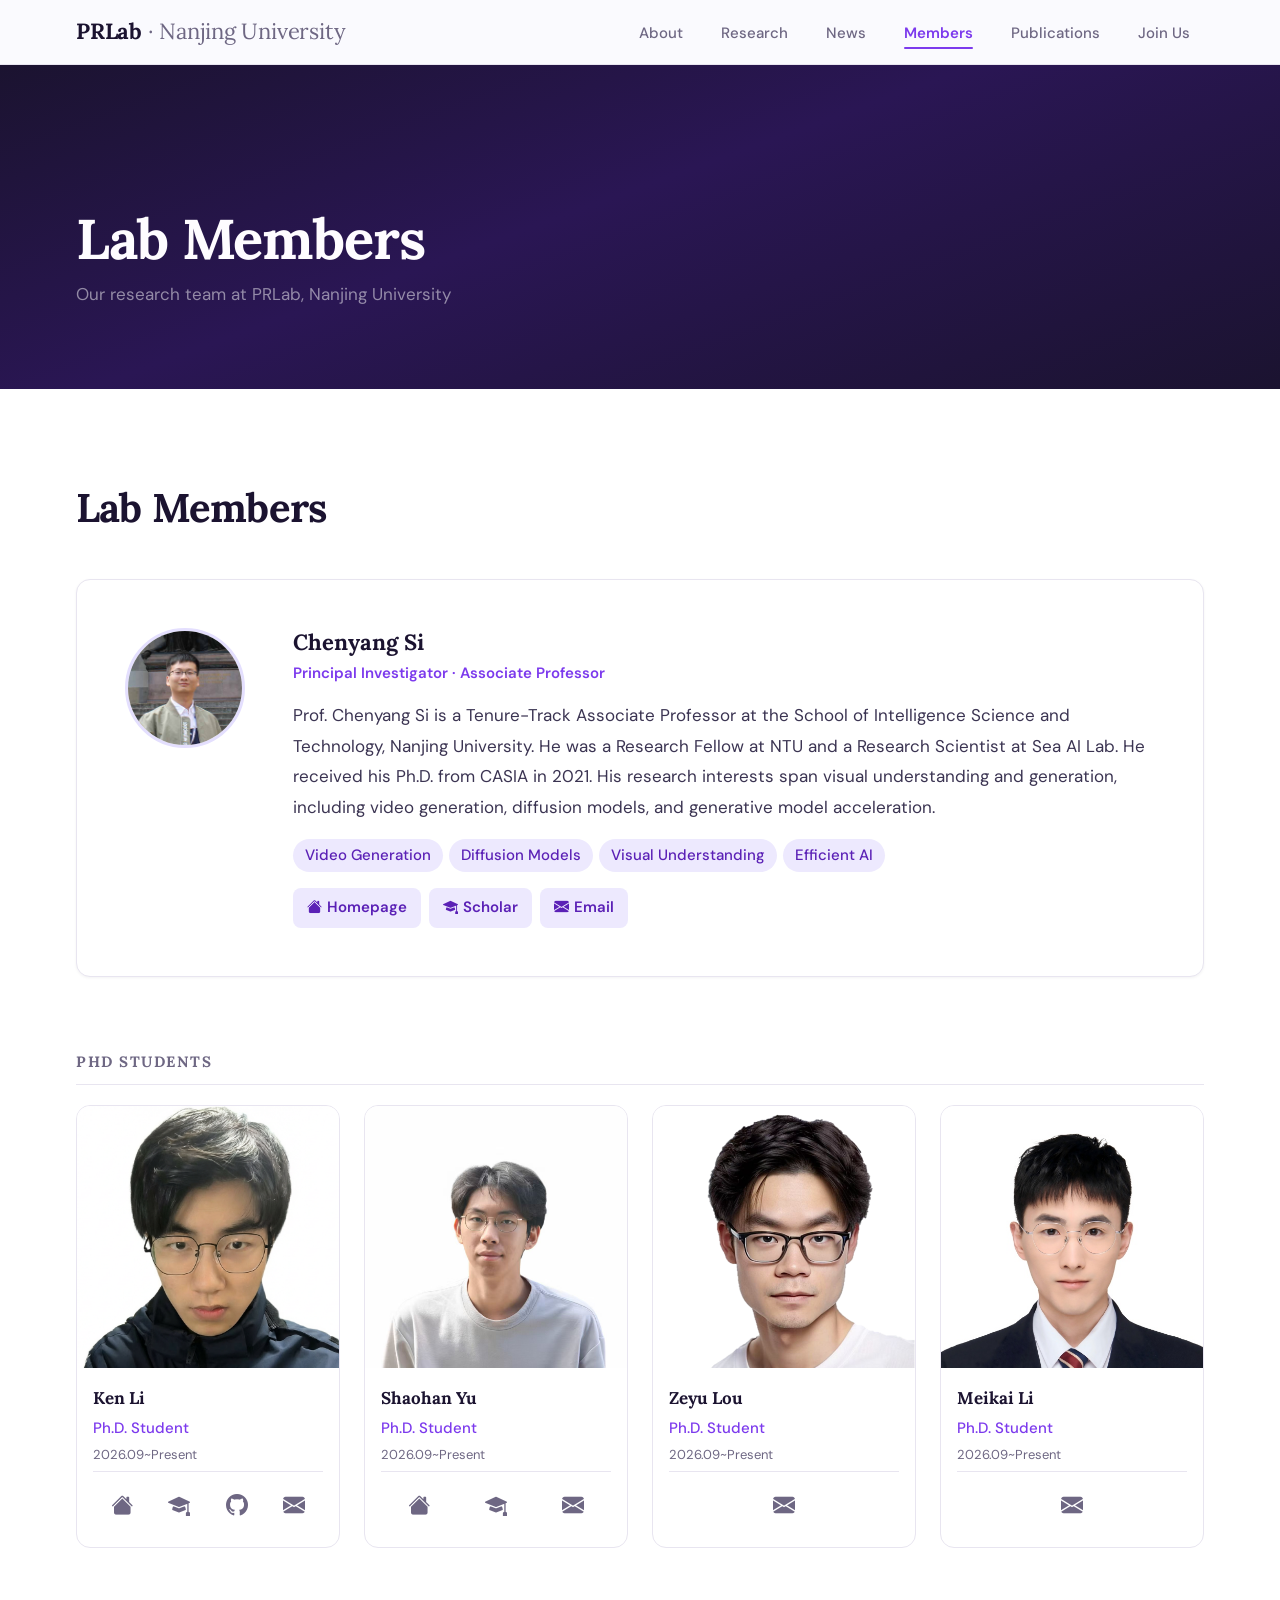
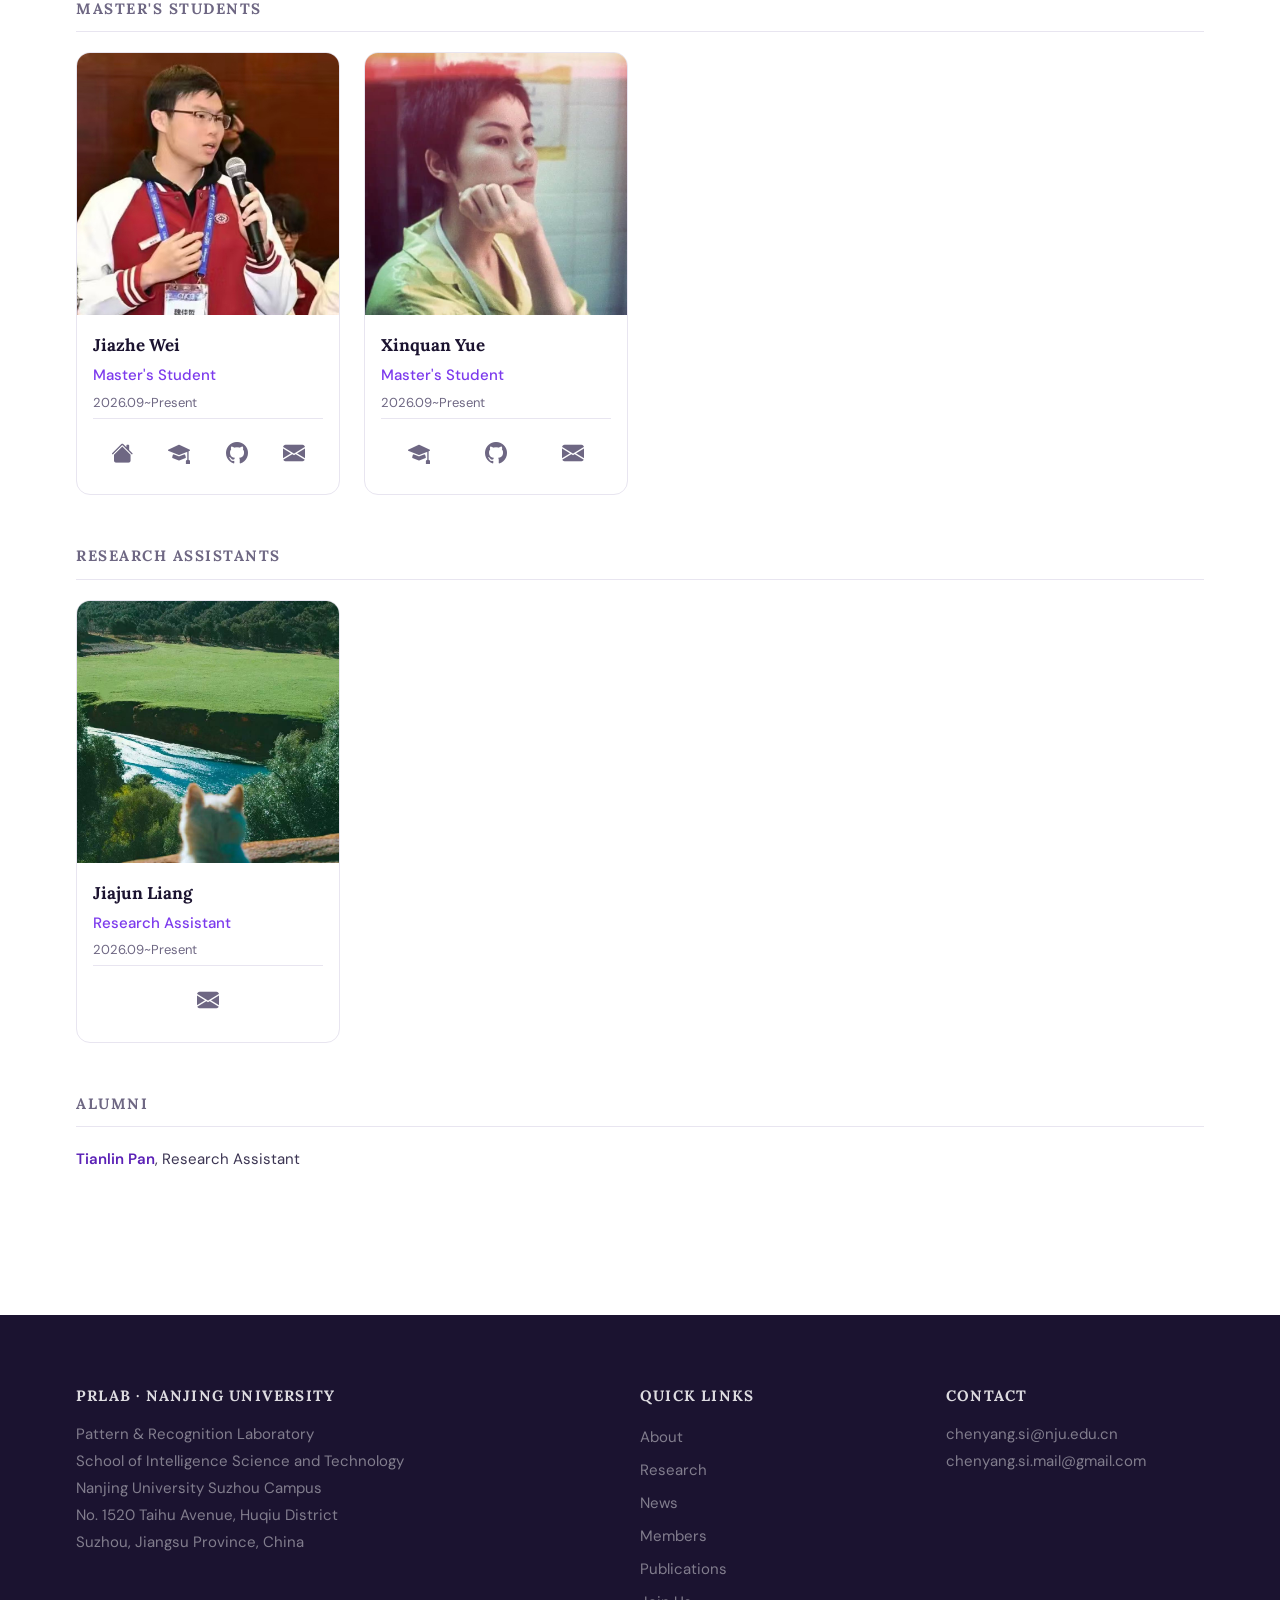
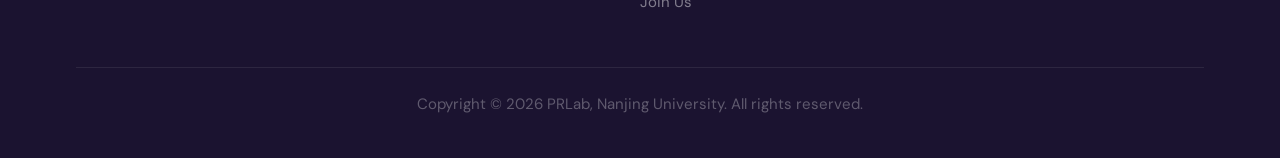
==== commit aede6b9a: "docs: add members tianlin" ====
--- a/members.html
+++ b/members.html
@@ -933,24 +933,10 @@
 
         .member-social a:hover { color: var(--accent); }
 
-        .former-members-btn {
-            display: inline-flex;
-            align-items: center;
-            gap: 6px;
-            padding: 9px 22px;
-            border: 1px solid var(--border);
-            border-radius: var(--radius-sm);
-            color: var(--text-secondary);
-            font-size: var(--text-sm);
-            font-weight: 600;
-            text-decoration: none;
-            transition: all 0.2s;
-        }
-
-        .former-members-btn:hover {
-            border-color: var(--accent);
-            color: var(--accent);
-        }
+        /* Alumni list */
+        .alumni-list { display: flex; flex-direction: column; gap: 6px; }
+        .alumni-row { font-size: var(--text-sm); color: var(--text-body); line-height: 1.6; }
+        .alumni-row a { color: var(--accent-dark); font-weight: 600; }
 
         /* ===== PUBLICATIONS SECTION ===== */
         .pub-year-group {
@@ -1485,13 +1471,6 @@
 
         <!-- Students loaded dynamically -->
         <div id="members-container"></div>
-
-        <!-- Former Members -->
-        <div style="text-align:center;margin-top:40px;">
-            <a href="#" class="former-members-btn">
-                <i class="bi bi-people-fill"></i> Former Members
-            </a>
-        </div>
 
     </div>
 </section>
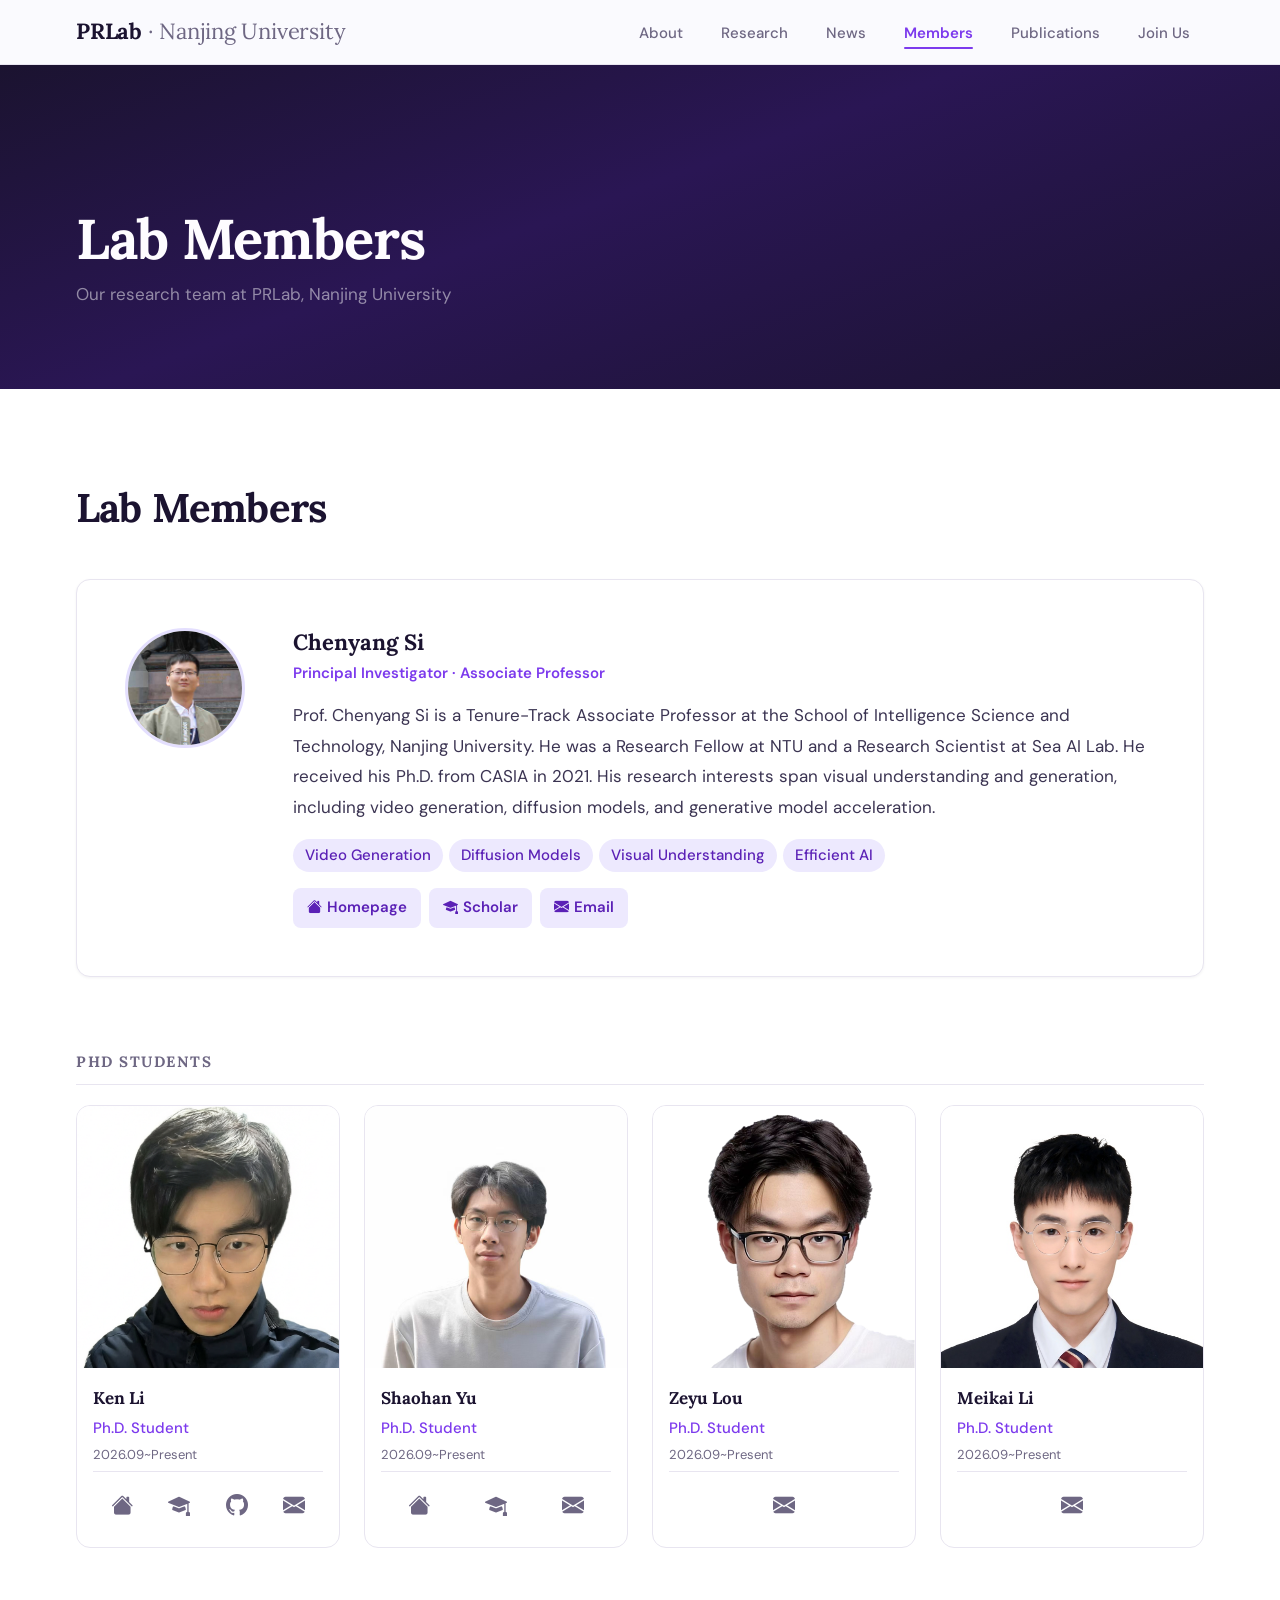
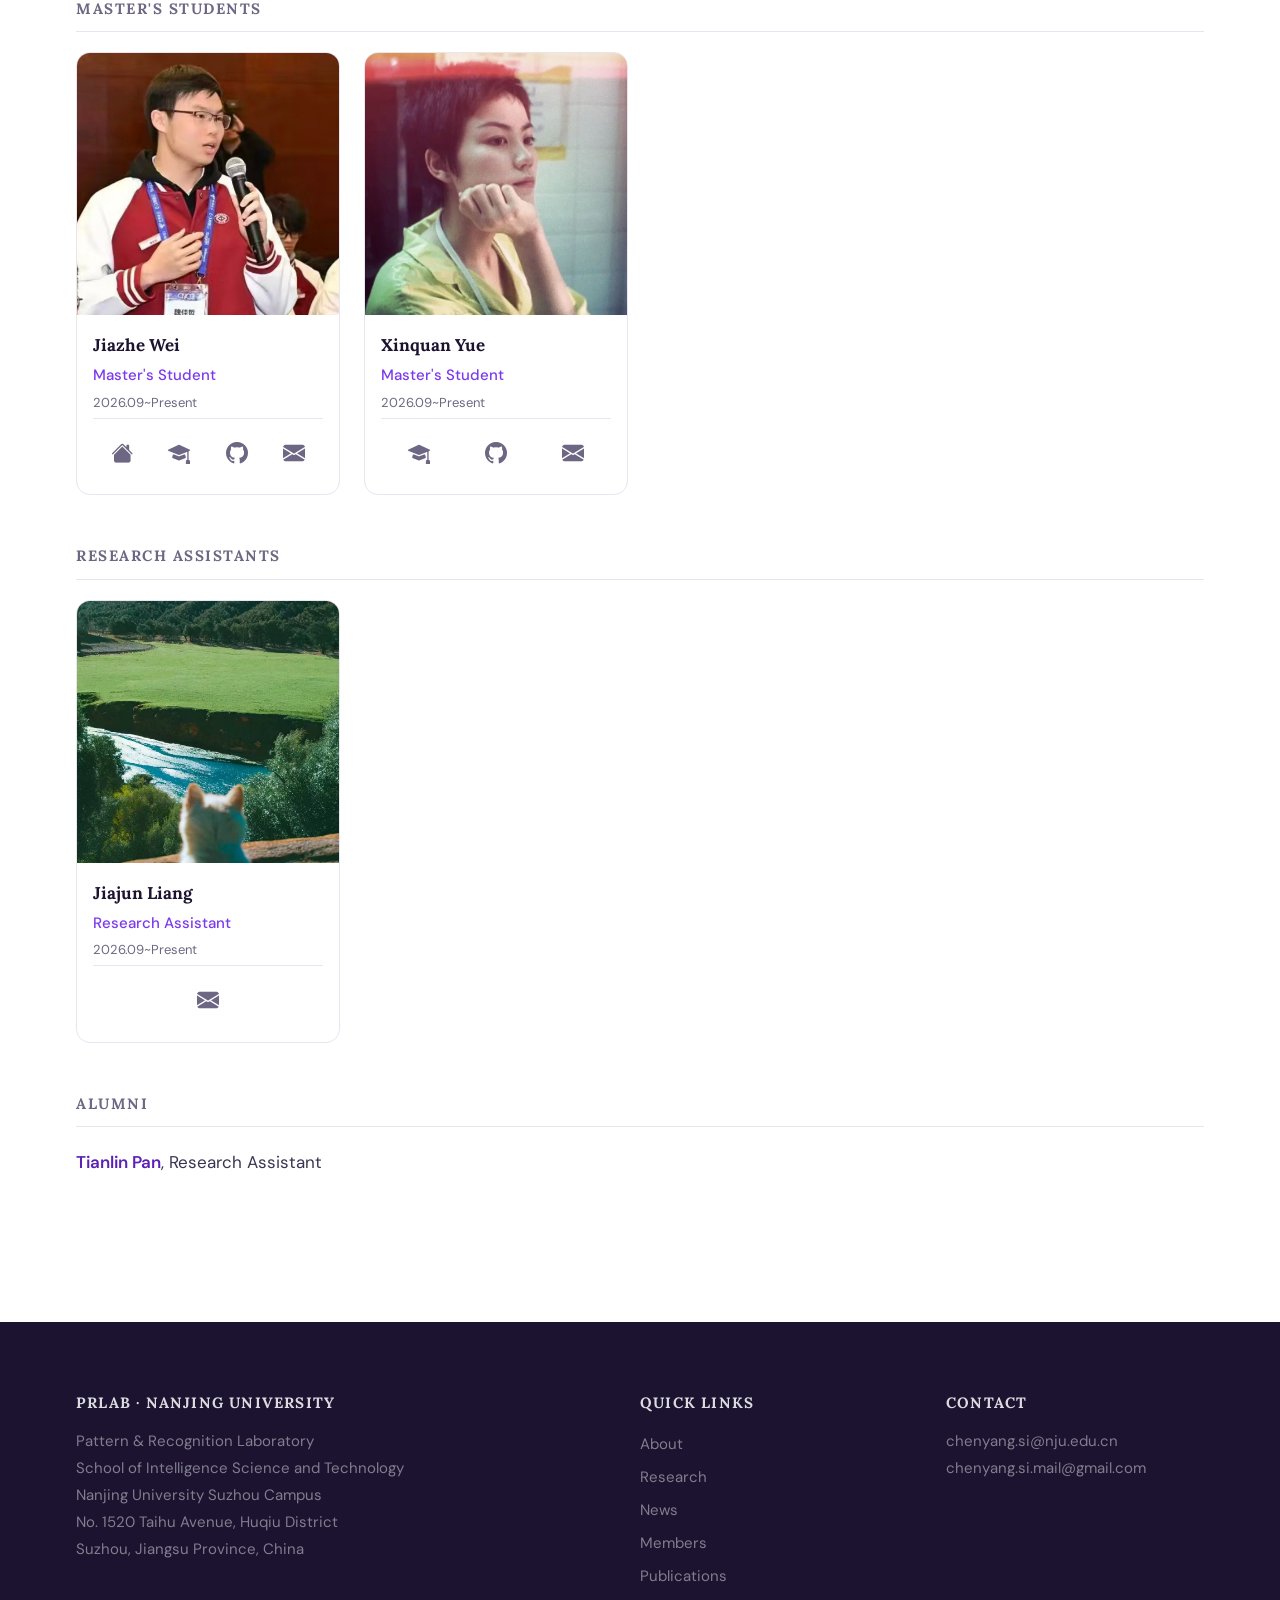
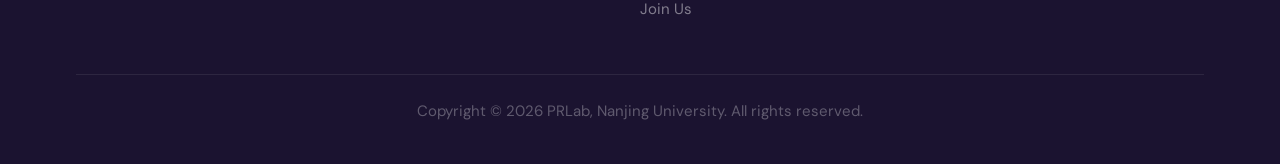
==== commit fb70a4ae: "layout: bigger font" ====
--- a/members.html
+++ b/members.html
@@ -935,7 +935,7 @@
 
         /* Alumni list */
         .alumni-list { display: flex; flex-direction: column; gap: 6px; }
-        .alumni-row { font-size: var(--text-sm); color: var(--text-body); line-height: 1.6; }
+        .alumni-row { font-size: var(--text-base); color: var(--text-body); line-height: 1.8; }
         .alumni-row a { color: var(--accent-dark); font-weight: 600; }
 
         /* ===== PUBLICATIONS SECTION ===== */
